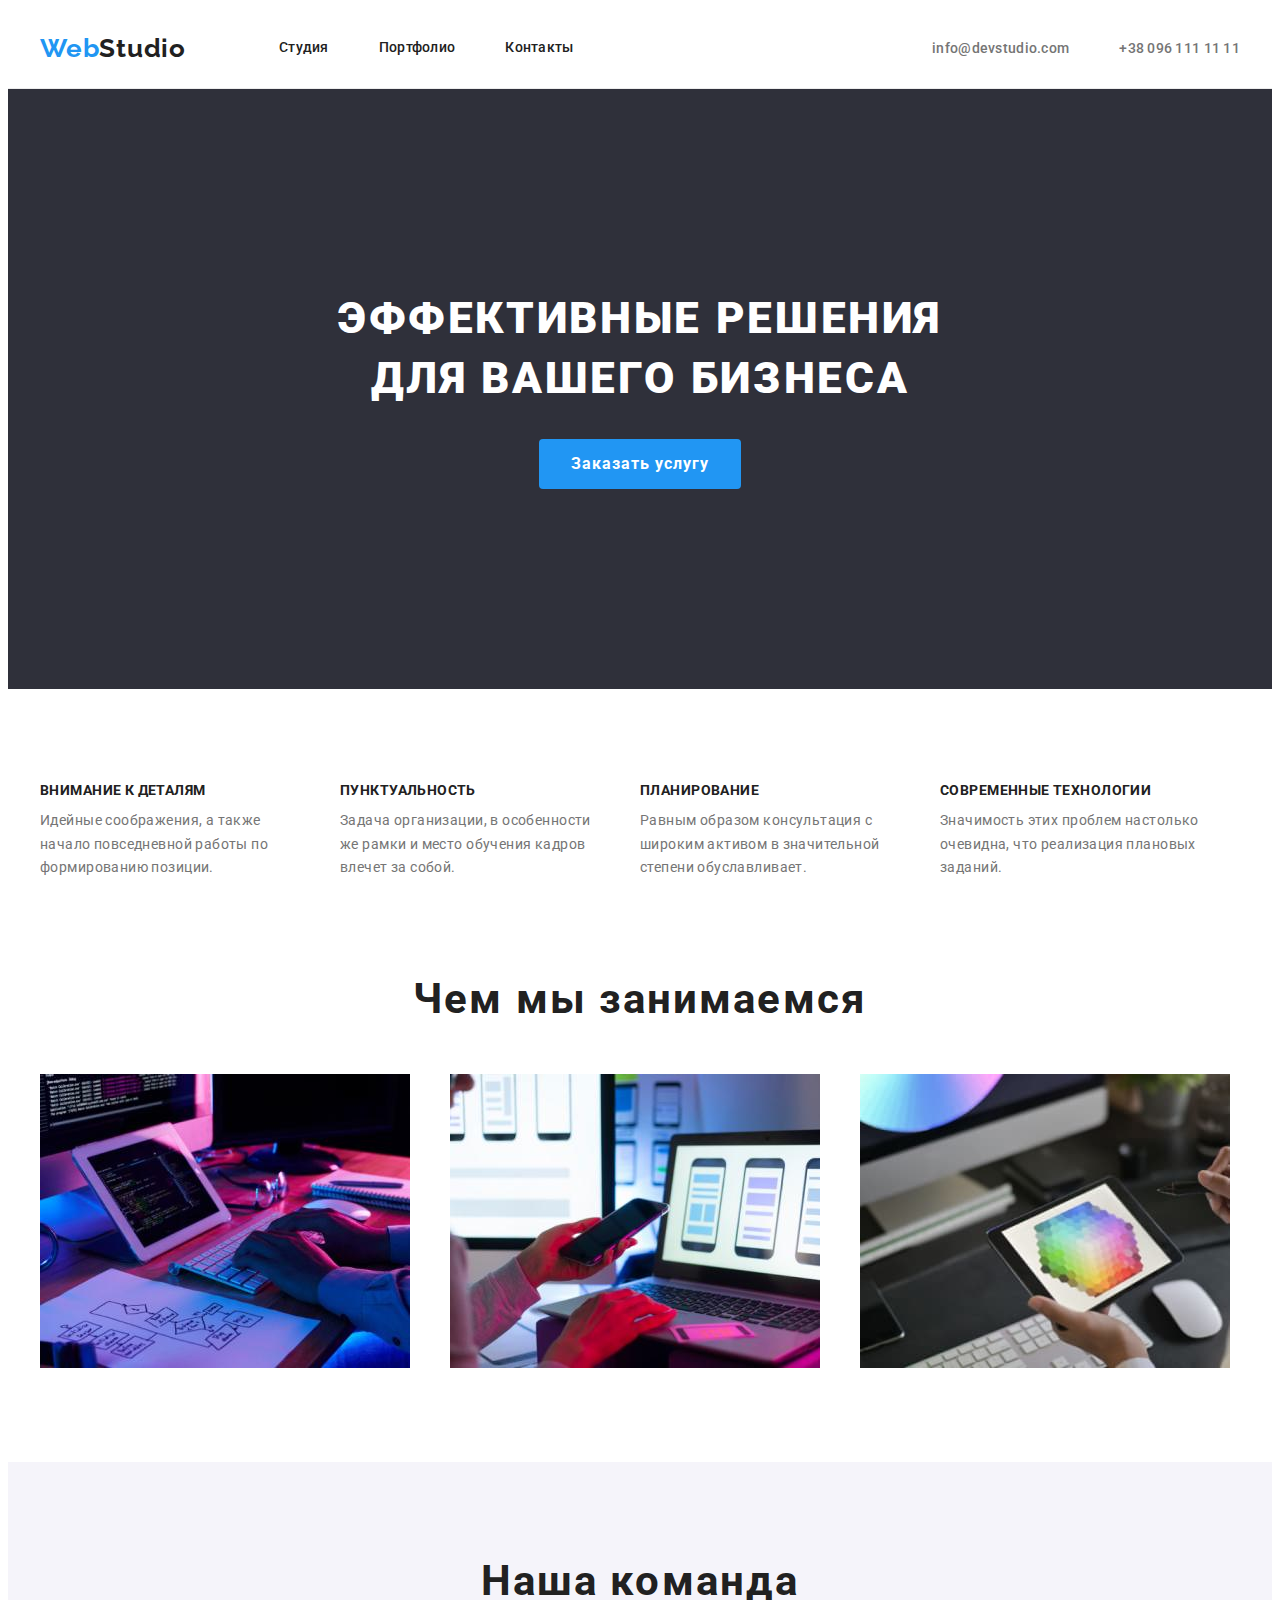
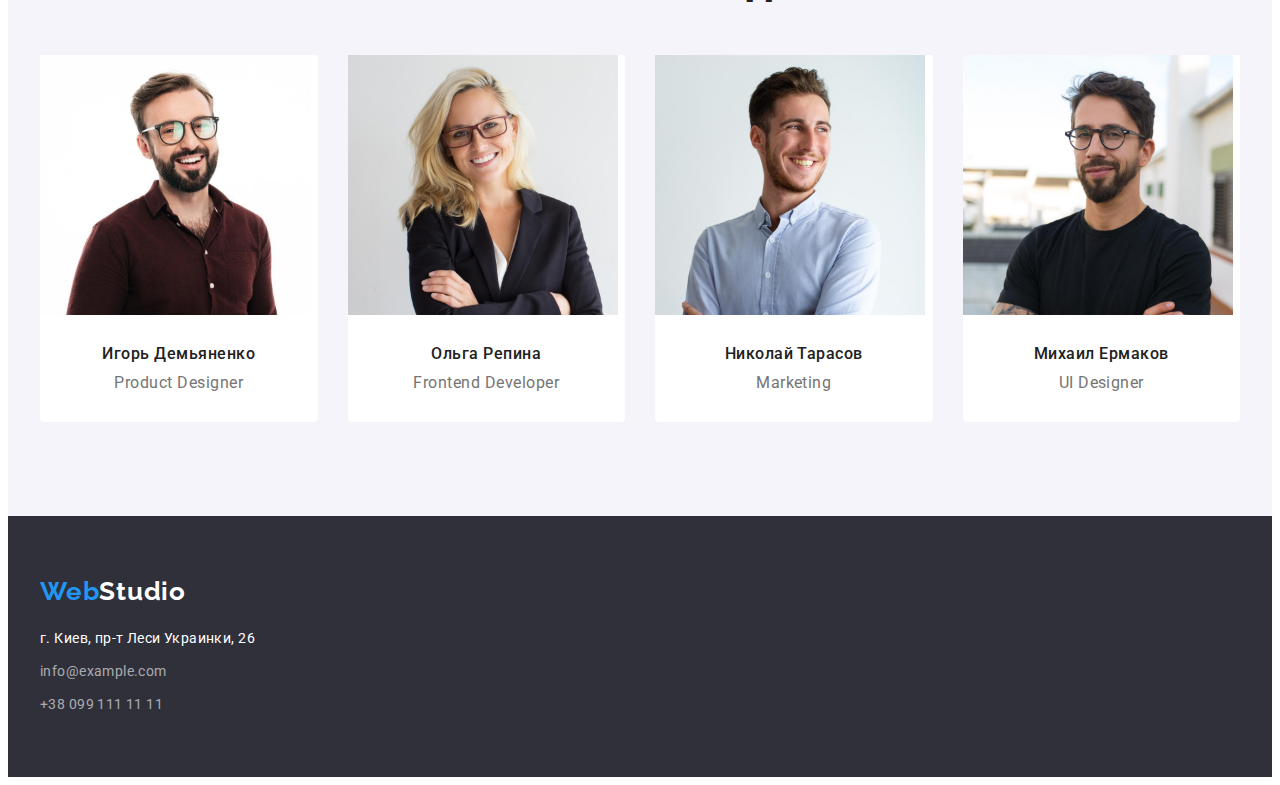
==== index.html @ 64a12670 "Initial commit" ====
<!DOCTYPE html>
<html lang="ru">
  <head>
    <meta charset="UTF-8" />
    <meta http-equiv="X-UA-Compatible" content="IE=edge" />
    <meta name="viewport" content="width=device-width, initial-scale=1.0" />
    <title>WebStudio</title>

    <link rel="preconnect" href="https://fonts.googleapis.com" />
    <link rel="preconnect" href="https://fonts.gstatic.com" crossorigin />
    <link
      href="https://fonts.googleapis.com/css2?family=Raleway:wght@700&family=Roboto:wght@400;500;700;900&display=swap"
      rel="stylesheet"
    />
    <!-- Normalize start -->
    <link
      rel="stylesheet"
      href="https://cdnjs.cloudflare.com/ajax/libs/modern-normalize/1.1.0/modern-normalize.min.css"
      integrity="sha512-wpPYUAdjBVSE4KJnH1VR1HeZfpl1ub8YT/NKx4PuQ5NmX2tKuGu6U/JRp5y+Y8XG2tV+wKQpNHVUX03MfMFn9Q=="
      crossorigin="anonymous"
      referrerpolicy="no-referrer"
    />
    <!-- Normalize end -->
    <link rel="stylesheet" href="./css/styles.css" />
  </head>
  <body>
    <!--Header-->
    <header class="page-header section">
      <div class="container header-conteiner">
        <nav class="navigation header-conteiner-list">
          <a class="logo-link" href="./index.html">Web<span class="logo-dark">Studio </span> </a>
          <ul class="menu list header-list">
            <li class="menu-item">
              <a class="menu-link link" href="./studio.html">Студия</a>
            </li>
            <li class="menu-item">
              <a class="menu-link link" href="./portfolio.html">Портфолио</a>
            </li>
            <li class="menu-item">
              <a class="menu-link link" href="">Контакты</a>
            </li>
          </ul>
        </nav>

        <ul class="contacts-list list">
          <li class="contact-mail-title">
            <a class="contact-mail link" href="mailto:info@devstudio.com">info@devstudio.com</a>
          </li>
          <li class="contact-phone-title">
            <a class="contact-phone-number link" href="tel:+380961111111">+38 096 111 11 11</a>
          </li>
        </ul>
      </div>
    </header>

    <!--Hero image-->
    <main>
      <section class="hero">
        <div class="container hero-container">
          <h1 class="hero-title">Эффективные решения для вашего бизнеса</h1>
          <button class="modal-btn" type="button">Заказать услугу</button>
        </div>
      </section>

      <!--Benefits-->
      <section class="benefits section">
        <div class="container benefits-container">
          <h2 class="title-hidden">Some title</h2>
          <ul class="benefits-list list">
            <li class="benefits-list-description">
              <h3 class="suptitle">Внимание к деталям</h3>
              <p class="benefits-description">
                Идейные соображения, а также начало повседневной работы по формированию позиции.
              </p>
            </li>
            <li class="benefits-list-description">
              <h3 class="suptitle">Пунктуальность</h3>
              <p class="benefits-description">
                Задача организации, в особенности же рамки и место обучения кадров влечет за собой.
              </p>
            </li>
            <li class="benefits-list-description">
              <h3 class="suptitle">Планирование</h3>
              <p class="benefits-description">
                Равным образом консультация с широким активом в значительной степени обуславливает.
              </p>
            </li>
            <li class="benefits-list-description">
              <h3 class="suptitle">Современные технологии</h3>
              <p class="benefits-description">
                Значимость этих проблем настолько очевидна, что реализация плановых заданий.
              </p>
            </li>
          </ul>
        </div>
      </section>

      <!--What we do-->
      <section class="proposals section">
        <div class="container proposal-container">
          <h2 class="title">Чем мы занимаемся</h2>
          <ul class="card-set list">
            <li class="proposals-photo card-set-item">
              <img
                src="./images/what_we_do/img.jpg"
                alt="сотрудник набирает текст"
                width="370"
                height="294"
              />
            </li>
            <li class="proposals-photo card-set-item">
              <img
                src="./images/what_we_do/img-1.jpg"
                alt="сотрудник держит телефон"
                width="370"
                height="294"
              />
            </li>
            <li class="proposals-photo card-set-item">
              <img
                src="./images/what_we_do/img-2.jpg"
                alt="сотрудник выбирает цвет на планшете"
                width="370"
                height="294"
              />
            </li>
          </ul>
        </div>
      </section>

      <!--Our team-->
      <section class="team section">
        <div class="container team-container">
          <h2 class="title">Наша команда</h2>
          <ul class="team-list card-set list">
            <li class="team-card card-set-item">
              <img
                src="./images/our_team/img.jpg"
                alt="Игорь Демьяненко"
                width="270"
                height="260"
              />
              <div class="team-wrapper">
                <h3 class="team-title">Игорь Демьяненко</h3>
                <p class="team-description" lang="en">Product Designer</p>
              </div>
            </li>
            <li class="team-card card-set-item">
              <img src="./images/our_team/img-1.jpg" alt="Ольга Репина" width="270" height="260" />
              <div class="team-wrapper">
                <h3 class="team-title">Ольга Репина</h3>
                <p class="team-description" lang="en">Frontend Developer</p>
              </div>
            </li>
            <li class="team-card card-set-item">
              <img
                src="./images/our_team/img-2.jpg"
                alt="Николай Тарасов"
                width="270"
                height="260"
              />
              <div class="team-wrapper">
                <h3 class="team-title">Николай Тарасов</h3>
                <p class="team-description" lang="en">Marketing</p>
              </div>
            </li>
            <li class="team-card card-set-item">
              <img
                src="./images/our_team/img-3.jpg"
                alt="Михаил Ермаков"
                width="270"
                height="260"
              />
              <div class="team-wrapper">
                <h3 class="team-title">Михаил Ермаков</h3>
                <p class="team-description" lang="en">UI Designer</p>
              </div>
            </li>
          </ul>
        </div>
      </section>
    </main>

    <!--Footer-->
    <footer class="footer section">
      <div class="container footer-container">
        <a class="logo-link logo-link-footer" href="./index.html"
          >Web<span class="logo-white">Studio </span></a
        >
        <address class="address">
          <ul class="address-list footer-list list">
            <li class="address-title">
              <a
                class="address-link"
                href="https://goo.gl/maps/iM9jKwknU9FxhSqU6"
                target="_blank"
                rel="noopener noreferrer"
                >г. Киев, пр-т Леси Украинки, 26</a
              >
            </li>
            <li class="mail-title">
              <a class="mail-link" href="mailto:info@example.com">info@example.com</a>
            </li>
            <li class="phone-title">
              <a class="phone-link" href="tel:+380991111111">+38 099 111 11 11</a>
            </li>
          </ul>
        </address>
      </div>
    </footer>
  </body>
</html>
---- css/styles.css ----
:root {
    --primary-font-family: 'Roboto', sans-serif;
    --secondary-font-family: 'Raleway', sans-serif;
    --secondary-color: #ffffff;
    --primary-color: #212121;
    --accent-color: #2196F3;

    /* others */
    --indent: 30px;
    --items: 3;
}

.link {
    text-decoration: none;
}

.list {
    list-style: none;
}

body {
    font-family: var(--primary-font-family);
}

/* ============= PARTIAL RESET OF STYLES START ============= */
a {
    text-decoration: none;
    color: currentColor;
}

h1,
h2,
h3,
h4,
h5,
h6,
p {
    margin: 0;
}
img {
    display: block;
}

ul,
ol {
    list-style: none;
    padding: 0;
    margin: 0;
}
/* ============= /PARTIAL RESET OF STYLES END ============= */

/* ============= CARD SET ============= */

 .card-set {
     display: flex;
     flex-wrap: wrap;
     gap: var(--indent);
 }

 .card-set-item {
     flex-basis: calc((100% - var(--indent) * (var(--items) - 1)) / var(--items));
 }

/* ============= /CARD SET ============= */

/* ============= COMPONENTS ============= */

.container {
    width: 1200px;
    margin: 0 auto;
    padding: 0 15px;
}

.section {
    margin-left: auto;
    margin-right: auto;
}
.modal-btn {
    max-width: 400px;
    min-width: 200px;
    min-height: 50px;
    padding: 10px 32px;
    
    font-family: var(--primary-font-family);
    font-weight: 700;
    font-size: 16px;
    line-height: 1.87;

    align-items: center;
    text-align: center;
    letter-spacing: 0.06em; 
    cursor: pointer;

    color: var(--secondary-color);
    background: var(--accent-color);
    border-radius: 4px;
    border: none;
}

.modal-btn:hover,
.modal-btn:focus {
    background-color: var(--secondary-color);
    color: var(--accent-color);
}

.title {
    margin-bottom: 50px;

    font-family: var(--primary-font-family);
    font-weight: 700;
    font-size: 42px;
    line-height: 1.17;
    letter-spacing: 0.05em;
    text-align: center;
    color: var(--primary-color);
}

/* ============= /COMPONENTS ============= */

/* ============= HEADER ============= */
.header-conteiner {
display: flex;
align-items: center;
}

.header-conteiner-list {
margin-right: auto;
}

.header-list {
    display: flex;
    gap: 50px;
 }

.navigation {
    display: flex;
    align-items: center;
}

.logo-link {
    display: block;
    margin-right: 93px;

font-family: var(--secondary-font-family) ;
font-weight: 700;
font-size: 26px;
line-height: 1.19;
letter-spacing: 0.03em;
color: var(--accent-color);
text-decoration: none;
}

.logo-dark {
    color: var(--primary-color);
}

.menu-link, .contact-mail, .contact-phone-number {
    padding-top: 32px;
    padding-bottom: 32px;
}

.menu-link {
    display: block;
    font-family: var(--primary-font-family);
    font-weight: 500;
    font-size: 14px;
    line-height: 1.14;
    letter-spacing: 0.02em;    
    color: var(--primary-color);
}

.menu-link:hover,
.menu-link:focus, .menu-link-current {
    color: var(--accent-color);
}

.contact-mail {
    font-family: var(--primary-font-family);
    font-weight: 500;
    font-size: 14px;
    line-height: 1.14;
    letter-spacing: 0.02em;
    color: #757575;
}

.contacts-list {
    display: flex;
    gap: 50px;
}


.contact-phone-number {
font-family: var(--primary-font-family);
font-weight: 500;
font-size: 14px;
line-height: 1.14;
letter-spacing: 0.02em;
color: #757575;
}

.contact-phone-number:hover,
.contact-phone-number:focus {
    color: var(--accent-color);
}

.contact-mail:hover,
.contact-mail:focus {
    color: var(--accent-color);
}
/* ============= /HEADER ============= */

/* ============= HERO ============= */

.hero {
background: #2F303A;
text-align: center;
}

.hero-container {
    padding-top: 200px;
    padding-bottom: 200px;
   align-items: center;
}

.hero-title {
    max-width: 696px;
    margin-left: auto;
    margin-right: auto;
    margin-bottom: 30px;

    font-family: var(--primary-font-family);
    font-weight: 900;
    font-size: 44px;
    line-height: 1.36;
    letter-spacing: 0.06em;
    text-transform: uppercase;
    color: var(--secondary-color)
}

/* ============= /HERO ============= */

/* ============= BENEFITS ============= */

.benefits {
    padding-top: 94px;
    padding-bottom: 94px;
}

.title-hidden {
    visibility: hidden;
    pointer-events: none;
    position: absolute;
}

.benefits-list {
    display: flex;
    flex-wrap: wrap;
}

.benefits-list-description {
    width: 270px;
    margin-right: 30px;
}

.benefits-list-description:last-child {
    margin-right: 0;
}

.suptitle {
margin-bottom: 10px;

font-family: var(--primary-font-family);
font-weight: 700;
font-size: 14px;
line-height: 1.14;
letter-spacing: 0.03em;
text-transform: uppercase;
color: var(--primary-color);
}

.benefits-description {
    font-family: var(--primary-font-family);
    font-weight: 400;
    font-size: 14px;
    line-height: 1.71;
    letter-spacing: 0.03em;
    color: #757575;
}

/* ============= /BENEFITS ============= */

/* ============= WHAT WE DO ============= */
.proposals {
    display: flex;
    padding-bottom: 94px;
}

/* ============= /WHAT WE DO ============= */

/* ============= TEAM ============= */
.team {
    background-color: #F5F4FA;
    padding-top: 94px;
    padding-bottom: 94px;
}

.team-list {
    --items: 4;
    display: flex;
    }

.team-card {

    background-color: var(--secondary-color);
    border-radius: 0px 0px 4px 4px;
}

.team-wrapper {
    padding-top: 30px;
    padding-bottom: 30px;
    padding-left: 5px;
    padding-right: 5px;
}

.team-title {
    margin-bottom: 10px;

    font-family: var(--primary-font-family);
    font-weight: 500;
    font-size: 16px;
    line-height: 1.18;
    text-align: center;
    letter-spacing: 0.03em;
    color: var(--primary-color);
}

.team-description {
    font-family: var(--primary-font-family);
    font-weight: 400;
    font-size: 16px;
    line-height: 1.18;
    text-align: center;
    letter-spacing: 0.03em;
    color: #757575;
}

/* ============= /TEAM ============= */

/* ============= FOOTER ============= */

.footer {
    background: #2F303A;
    padding-top: 60px;
    padding-bottom: 60px;
}

.logo-link-footer {
    display: inline-block;
    margin-bottom: 20px;
}

.logo-white {
    color: var(--secondary-color);
}


.address-link {
    display: inline-block;
    margin-bottom: 9px;
  
    font-family: var(--primary-font-family);
    font-style: normal;
    font-weight: 400;
    font-size: 14px;
    line-height: 1.71;
    letter-spacing: 0.03em;
    color: var(--secondary-color);
    text-decoration: none;
}

.mail-link {
    display: inline-block;
    margin-bottom: 9px;
    
    font-family: var(--primary-font-family);
    font-style: normal;
    font-weight: 400;
    font-size: 14px;
    line-height: 1.71;
    letter-spacing: 0.03em;
    text-decoration: none;
    color: rgba(255, 255, 255, 0.6);
}

.phone-link {
    display: inline-block;

    font-family: var(--primary-font-family);
    font-style: normal;
    font-weight: 400;
    font-size: 14px;
    line-height: 1.71;
    letter-spacing: 0.03em;
    text-decoration: none;
    color: rgba(255, 255, 255, 0.6);
}
/* ============= /FOOTER ============= */


/* ============= PORTFOLIO HEADER ============= */
.page-header {
    border-bottom: 1px solid #ECECEC;;
}
/* ============= /PORTFOLIO HEADER ============= */

/* ============= TABS ============= */

.tabs {
    display: flex;
    justify-content: center;
    gap: 8px;
    margin-bottom: 50px;
}

.tabs-btn-selected {
align-items: center;
max-width: 120px;
min-width: 73px;
min-height: 38px;
padding: 6px 22px;

font-family: var(--primary-font-family);
font-weight: 500;
font-size: 16px;
line-height: 1.62;

text-align: center;
letter-spacing: 0.06em;
cursor: pointer;
color: var(--secondary-color);
background: var(--accent-color);
border-radius: 4px;
border: none;
}

.tabs-btn {
    align-items: center;
    text-align: center;
    max-width: 160px;
    min-width: 101px;
    min-height: 38px;
    padding: 6px 22px;

    font-family: var(--primary-font-family);
    font-weight: 500;
    font-size: 16px;
    line-height: 1.62;
   
    letter-spacing: 0.06em;
    cursor: pointer;
    color: var(--primary-color);
    background: #F5F4FA;
    border-radius: 4px;
    border: none;
}

.tabs-btn:hover,
.tabs-btn:focus {
    background-color: var(--accent-color);
    color: var(--secondary-color);
}

/* ============= /TABS ============= */

/* ============= PORTFOLIO ============= */

.portfolio-section {
    padding-top: 94px;
    padding-bottom: 94px;
}

.portfolio-card {
    cursor: pointer;
}

.portfolio-wrapper {
    padding-top: 20px;
    padding-bottom: 20px;
    padding-left: 24px;
    padding-right: 24px;

    border: 1px solid #EEEEEE;
    border-top: none;
}

.portfolio-title {
    margin-bottom: 4px;
    font-family: var(--primary-font-family);
    font-weight: 700;
    font-size: 18px;
    line-height: 2;
    letter-spacing: 0.06em;
    color: var(--primary-color);
}

.portfolio-description {
    font-family: var(--primary-font-family);
    font-weight: 400;
    font-size: 16px;
    line-height: 1.87;
    letter-spacing: 0.03em;
    color: #757575;
}

/* ============= /PORTFOLIO ============= */
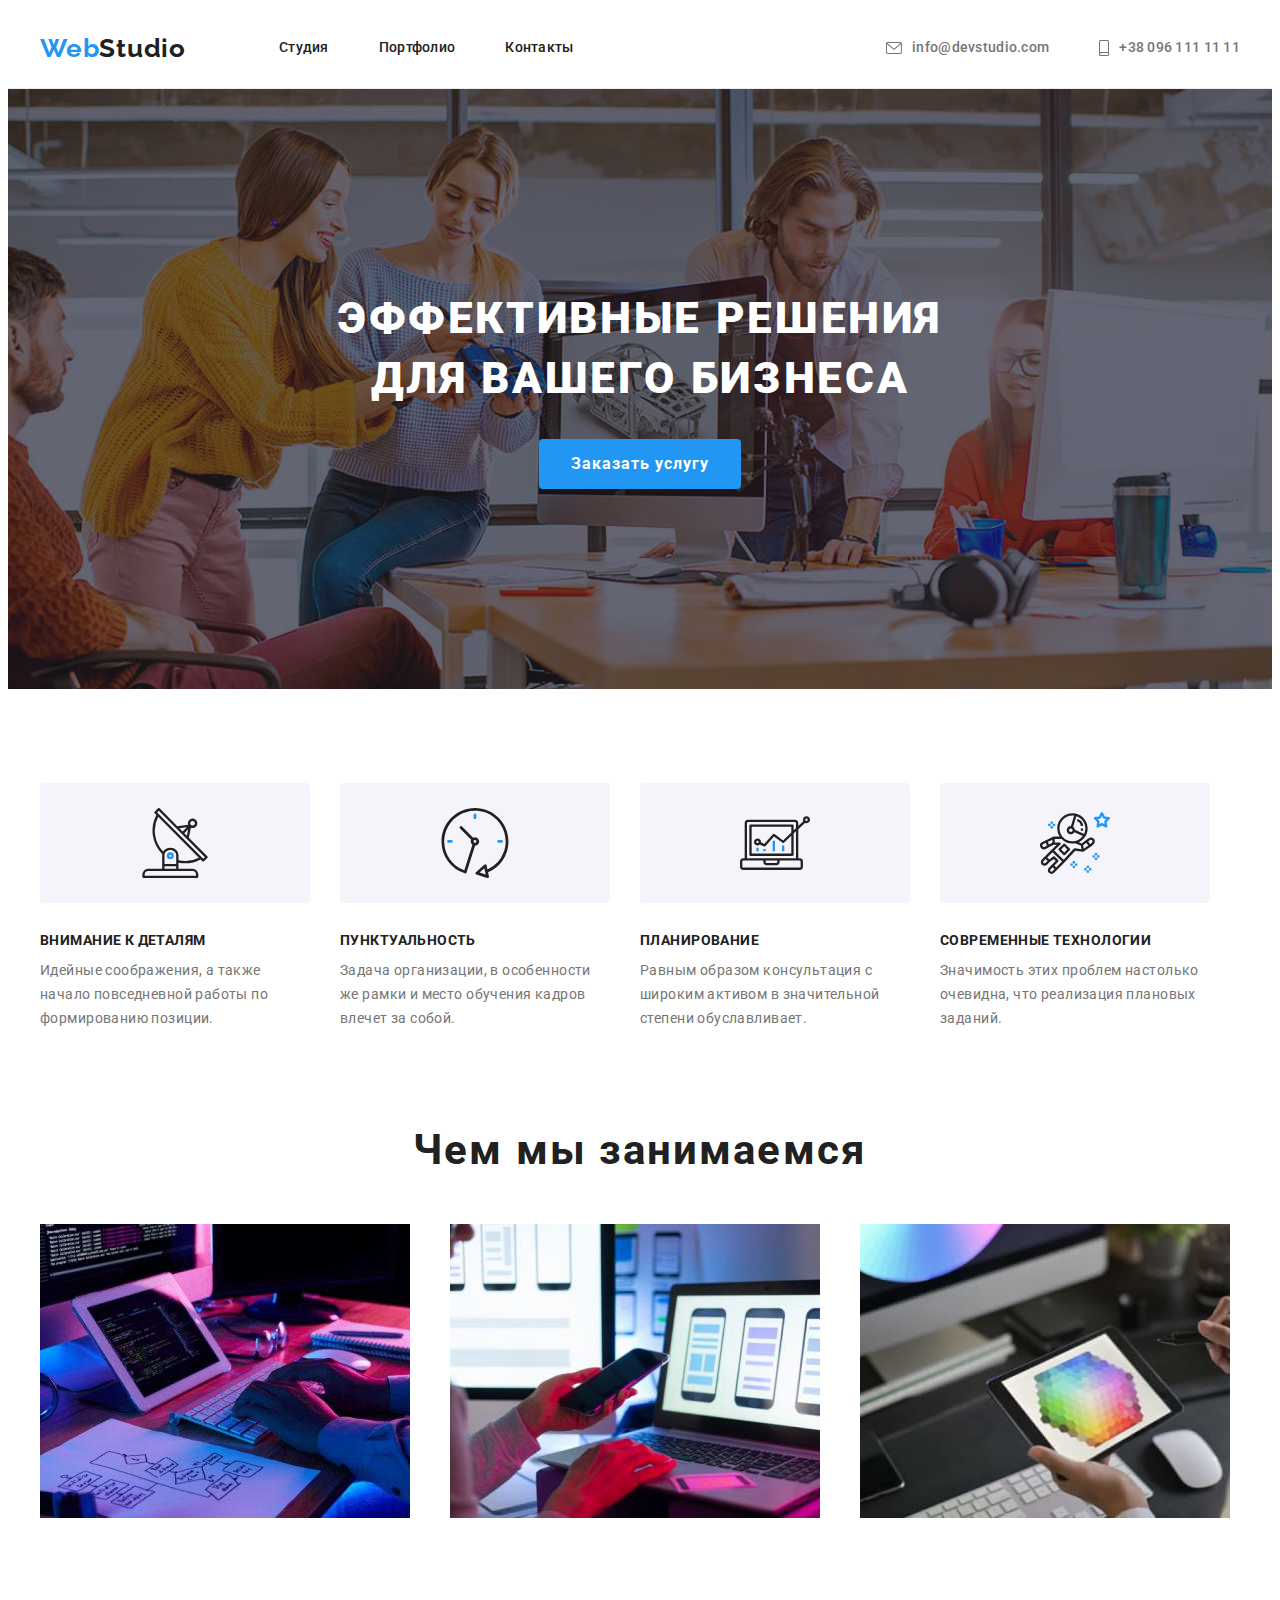
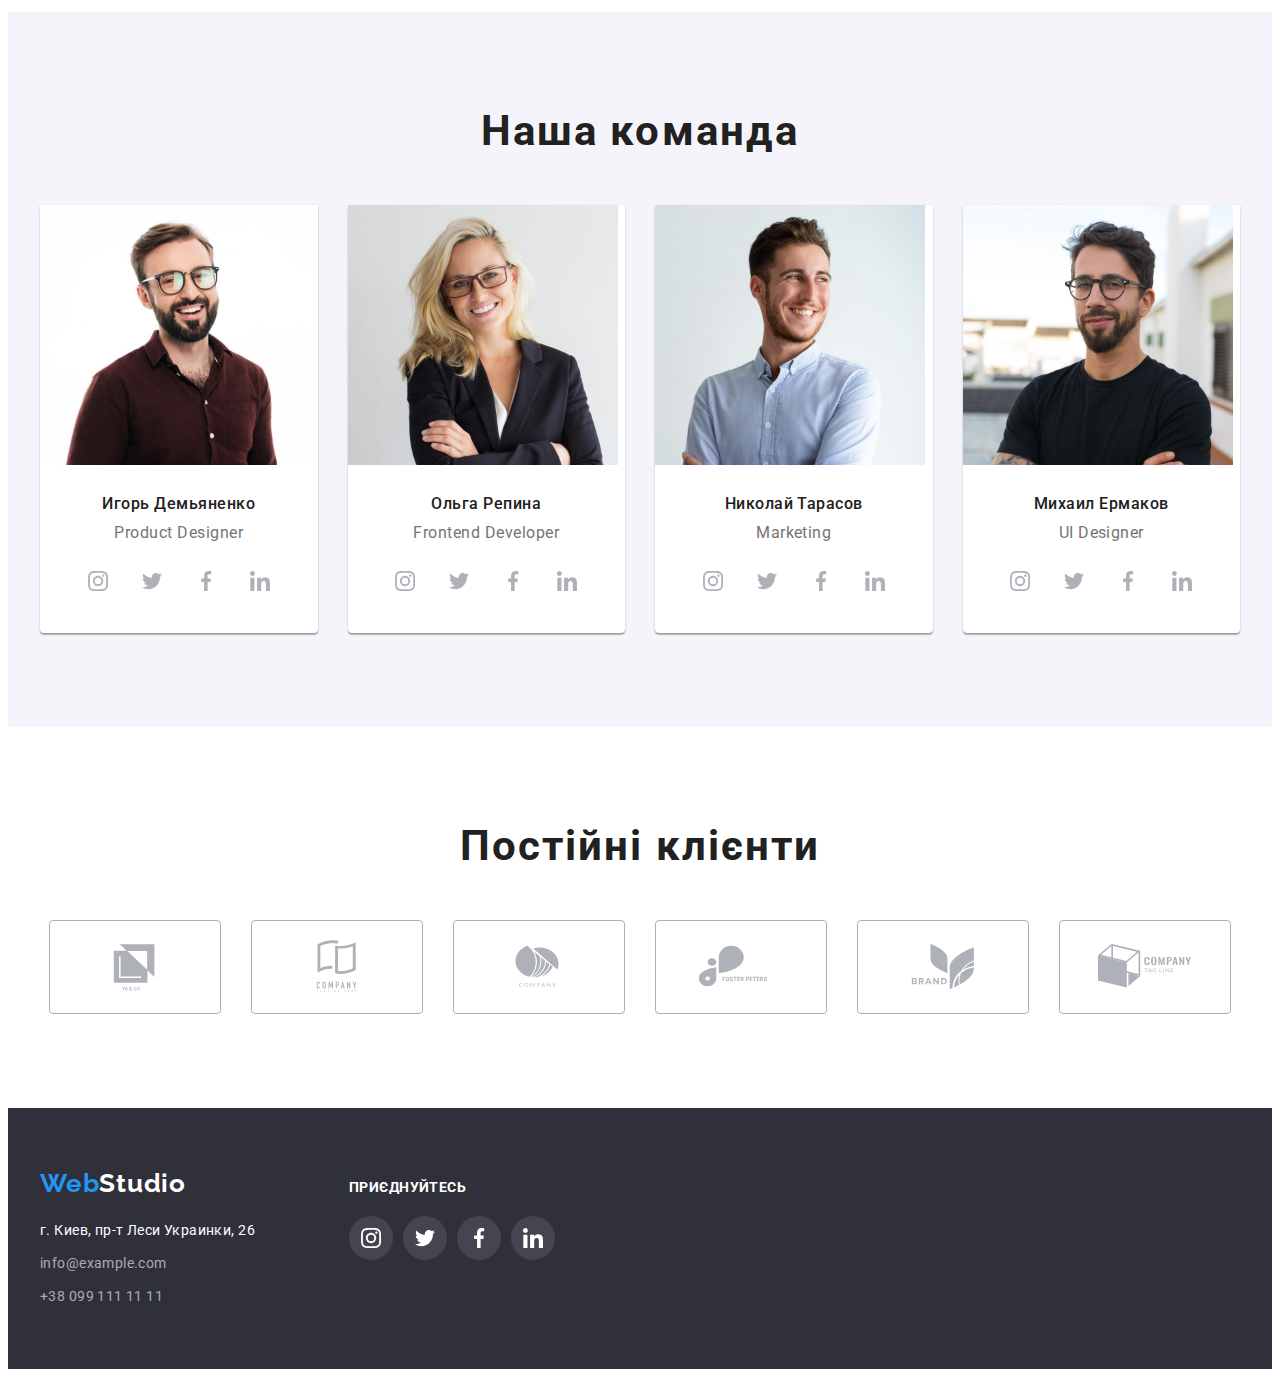
==== commit e5fedce3: "update html" ====
--- a/index.html
+++ b/index.html
@@ -44,10 +44,19 @@
 
         <ul class="contacts-list list">
           <li class="contact-mail-title">
-            <a class="contact-mail link" href="mailto:info@devstudio.com">info@devstudio.com</a>
+            <a class="contact-mail link" href="mailto:info@devstudio.com">
+              <svg class="contact-mail-icon">
+                <use href="./images/icons.svg#envelope" width="16" height="12"></use>
+              </svg>
+              info@devstudio.com</a
+            >
           </li>
           <li class="contact-phone-title">
-            <a class="contact-phone-number link" href="tel:+380961111111">+38 096 111 11 11</a>
+            <a class="contact-phone-number link" href="tel:+380961111111">
+              <svg class="contact-phone-icon">
+                <use href="./images/icons.svg#smartphone" width="10" height="16"></use></svg
+              >+38 096 111 11 11</a
+            >
           </li>
         </ul>
       </div>
@@ -68,24 +77,44 @@
           <h2 class="title-hidden">Some title</h2>
           <ul class="benefits-list list">
             <li class="benefits-list-description">
+              <div class="benefits-place">
+                <svg class="benefits-icon" width="70" height="70">
+                  <use href="./images/icons.svg#antenna"></use>
+                </svg>
+              </div>
               <h3 class="suptitle">Внимание к деталям</h3>
               <p class="benefits-description">
                 Идейные соображения, а также начало повседневной работы по формированию позиции.
               </p>
             </li>
             <li class="benefits-list-description">
+              <div class="benefits-place">
+                <svg class="benefits-icon" width="70" height="70">
+                  <use href="./images/icons.svg#clock"></use>
+                </svg>
+              </div>
               <h3 class="suptitle">Пунктуальность</h3>
               <p class="benefits-description">
                 Задача организации, в особенности же рамки и место обучения кадров влечет за собой.
               </p>
             </li>
             <li class="benefits-list-description">
+              <div class="benefits-place">
+                <svg class="benefits-icon" width="70" height="70">
+                  <use href="./images/icons.svg#diagram"></use>
+                </svg>
+              </div>
               <h3 class="suptitle">Планирование</h3>
               <p class="benefits-description">
                 Равным образом консультация с широким активом в значительной степени обуславливает.
               </p>
             </li>
             <li class="benefits-list-description">
+              <div class="benefits-place">
+                <svg class="benefits-icon" width="70" height="70">
+                  <use href="./images/icons.svg#astronaut"></use>
+                </svg>
+              </div>
               <h3 class="suptitle">Современные технологии</h3>
               <p class="benefits-description">
                 Значимость этих проблем настолько очевидна, что реализация плановых заданий.
@@ -143,6 +172,60 @@
               <div class="team-wrapper">
                 <h3 class="team-title">Игорь Демьяненко</h3>
                 <p class="team-description" lang="en">Product Designer</p>
+                <ul class="socials list">
+                  <li class="socials-item">
+                    <a
+                      class="socials-link link"
+                      href=""
+                      target="_blank"
+                      rel="noopener noreferrer"
+                      aria-label="instagram"
+                    >
+                      <svg class="socials-icon" width="20" height="20">
+                        <use href="./images/icons.svg#instagram"></use>
+                      </svg>
+                    </a>
+                  </li>
+                  <li class="socials-item">
+                    <a
+                      class="socials-link link"
+                      href=""
+                      target="_blank"
+                      rel="noopener noreferrer"
+                      aria-label="twitter"
+                    >
+                      <svg class="socials-icon" width="20" height="20">
+                        <use href="./images/icons.svg#twitter"></use>
+                      </svg>
+                    </a>
+                  </li>
+                  <li class="socials-item">
+                    <a
+                      class="socials-link link"
+                      href=""
+                      target="_blank"
+                      rel="noopener noreferrer"
+                      aria-label="facebook"
+                    >
+                      <svg class="socials-icon" width="20" height="20">
+                        <use href="./images/icons.svg#facebook"></use>
+                      </svg>
+                    </a>
+                  </li>
+                  <li class="socials-item">
+                    <a
+                      class="socials-link link"
+                      href=""
+                      target="_blank"
+                      rel="noopener noreferrer"
+                      aria-label="linkedin"
+                    >
+                      <svg class="socials-icon" width="20" height="20">
+                        <use href="./images/icons.svg#linkedin"></use>
+                      </svg>
+                    </a>
+                  </li>
+                </ul>
               </div>
             </li>
             <li class="team-card card-set-item">
@@ -150,6 +233,60 @@
               <div class="team-wrapper">
                 <h3 class="team-title">Ольга Репина</h3>
                 <p class="team-description" lang="en">Frontend Developer</p>
+                <ul class="socials list">
+                  <li class="socials-item">
+                    <a
+                      class="socials-link link"
+                      href=""
+                      target="_blank"
+                      rel="noopener noreferrer"
+                      aria-label="instagram"
+                    >
+                      <svg class="socials-icon" width="20" height="20">
+                        <use href="./images/icons.svg#instagram"></use>
+                      </svg>
+                    </a>
+                  </li>
+                  <li class="socials-item">
+                    <a
+                      class="socials-link link"
+                      href=""
+                      target="_blank"
+                      rel="noopener noreferrer"
+                      aria-label="twitter"
+                    >
+                      <svg class="socials-icon" width="20" height="20">
+                        <use href="./images/icons.svg#twitter"></use>
+                      </svg>
+                    </a>
+                  </li>
+                  <li class="socials-item">
+                    <a
+                      class="socials-link link"
+                      href=""
+                      target="_blank"
+                      rel="noopener noreferrer"
+                      aria-label="facebook"
+                    >
+                      <svg class="socials-icon" width="20" height="20">
+                        <use href="./images/icons.svg#facebook"></use>
+                      </svg>
+                    </a>
+                  </li>
+                  <li class="socials-item">
+                    <a
+                      class="socials-link link"
+                      href=""
+                      target="_blank"
+                      rel="noopener noreferrer"
+                      aria-label="linkedin"
+                    >
+                      <svg class="socials-icon" width="20" height="20">
+                        <use href="./images/icons.svg#linkedin"></use>
+                      </svg>
+                    </a>
+                  </li>
+                </ul>
               </div>
             </li>
             <li class="team-card card-set-item">
@@ -162,6 +299,60 @@
               <div class="team-wrapper">
                 <h3 class="team-title">Николай Тарасов</h3>
                 <p class="team-description" lang="en">Marketing</p>
+                <ul class="socials list">
+                  <li class="socials-item">
+                    <a
+                      class="socials-link link"
+                      href=""
+                      target="_blank"
+                      rel="noopener noreferrer"
+                      aria-label="instagram"
+                    >
+                      <svg class="socials-icon" width="20" height="20">
+                        <use href="./images/icons.svg#instagram"></use>
+                      </svg>
+                    </a>
+                  </li>
+                  <li class="socials-item">
+                    <a
+                      class="socials-link link"
+                      href=""
+                      target="_blank"
+                      rel="noopener noreferrer"
+                      aria-label="twitter"
+                    >
+                      <svg class="socials-icon" width="20" height="20">
+                        <use href="./images/icons.svg#twitter"></use>
+                      </svg>
+                    </a>
+                  </li>
+                  <li class="socials-item">
+                    <a
+                      class="socials-link link"
+                      href=""
+                      target="_blank"
+                      rel="noopener noreferrer"
+                      aria-label="facebook"
+                    >
+                      <svg class="socials-icon" width="20" height="20">
+                        <use href="./images/icons.svg#facebook"></use>
+                      </svg>
+                    </a>
+                  </li>
+                  <li class="socials-item">
+                    <a
+                      class="socials-link link"
+                      href=""
+                      target="_blank"
+                      rel="noopener noreferrer"
+                      aria-label="linkedin"
+                    >
+                      <svg class="socials-icon" width="20" height="20">
+                        <use href="./images/icons.svg#linkedin"></use>
+                      </svg>
+                    </a>
+                  </li>
+                </ul>
               </div>
             </li>
             <li class="team-card card-set-item">
@@ -174,6 +365,60 @@
               <div class="team-wrapper">
                 <h3 class="team-title">Михаил Ермаков</h3>
                 <p class="team-description" lang="en">UI Designer</p>
+                <ul class="socials list">
+                  <li class="socials-item">
+                    <a
+                      class="socials-link link"
+                      href=""
+                      target="_blank"
+                      rel="noopener noreferrer"
+                      aria-label="instagram"
+                    >
+                      <svg class="socials-icon" width="20" height="20">
+                        <use href="./images/icons.svg#instagram"></use>
+                      </svg>
+                    </a>
+                  </li>
+                  <li class="socials-item">
+                    <a
+                      class="socials-link link"
+                      href=""
+                      target="_blank"
+                      rel="noopener noreferrer"
+                      aria-label="twitter"
+                    >
+                      <svg class="socials-icon" width="20" height="20">
+                        <use href="./images/icons.svg#twitter"></use>
+                      </svg>
+                    </a>
+                  </li>
+                  <li class="socials-item">
+                    <a
+                      class="socials-link link"
+                      href=""
+                      target="_blank"
+                      rel="noopener noreferrer"
+                      aria-label="facebook"
+                    >
+                      <svg class="socials-icon" width="20" height="20">
+                        <use href="./images/icons.svg#facebook"></use>
+                      </svg>
+                    </a>
+                  </li>
+                  <li class="socials-item">
+                    <a
+                      class="socials-link link"
+                      href=""
+                      target="_blank"
+                      rel="noopener noreferrer"
+                      aria-label="linkedin"
+                    >
+                      <svg class="socials-icon" width="20" height="20">
+                        <use href="./images/icons.svg#linkedin"></use>
+                      </svg>
+                    </a>
+                  </li>
+                </ul>
               </div>
             </li>
           </ul>
@@ -181,31 +426,177 @@
       </section>
     </main>
 
+    <!--Clients-->
+    <section class="clients section">
+      <div class="container clients-container">
+        <h2 class="title">Постійні клієнти</h2>
+        <ul class="clients-list list">
+          <li class="client-item">
+            <a
+              class="client-link link"
+              href=""
+              target="_blank"
+              rel="noopener noreferrer"
+              aria-label="Client-1"
+            >
+              <svg class="client-icon" width="106" height="60">
+                <use href="./images/icons.svg#Logo-1"></use>
+              </svg>
+            </a>
+          </li>
+          <li class="client-item">
+            <a
+              class="client-link link"
+              href=""
+              target="_blank"
+              rel="noopener noreferrer"
+              aria-label="Client-2"
+            >
+              <svg class="client-icon" width="106" height="60">
+                <use href="./images/icons.svg#Logo-2"></use>
+              </svg>
+            </a>
+          </li>
+          <li class="client-item">
+            <a
+              class="client-link link"
+              href=""
+              target="_blank"
+              rel="noopener noreferrer"
+              aria-label="Client-3"
+            >
+              <svg class="client-icon" width="106" height="60">
+                <use href="./images/icons.svg#Logo-3"></use>
+              </svg>
+            </a>
+          </li>
+          <li class="client-item">
+            <a
+              class="client-link link"
+              href=""
+              target="_blank"
+              rel="noopener noreferrer"
+              aria-label="Client-4"
+            >
+              <svg class="client-icon" width="106" height="60">
+                <use href="./images/icons.svg#Logo-4"></use>
+              </svg>
+            </a>
+          </li>
+          <li class="client-item">
+            <a
+              class="client-link link"
+              href=""
+              target="_blank"
+              rel="noopener noreferrer"
+              aria-label="Client-5"
+            >
+              <svg class="client-icon" width="106" height="60">
+                <use href="./images/icons.svg#Logo-5"></use>
+              </svg>
+            </a>
+          </li>
+          <li class="client-item">
+            <a
+              class="client-link link"
+              href=""
+              target="_blank"
+              rel="noopener noreferrer"
+              aria-label="Client-6"
+            >
+              <svg class="client-icon" width="106" height="60">
+                <use href="./images/icons.svg#Logo-6"></use>
+              </svg>
+            </a>
+          </li>
+        </ul>
+      </div>
+    </section>
+
     <!--Footer-->
     <footer class="footer section">
       <div class="container footer-container">
-        <a class="logo-link logo-link-footer" href="./index.html"
-          >Web<span class="logo-white">Studio </span></a
-        >
-        <address class="address">
-          <ul class="address-list footer-list list">
-            <li class="address-title">
+        <div class="contacts-footer">
+          <a class="logo-link logo-link-footer" href="./index.html">
+            Web<span class="logo-white">Studio </span></a
+          >
+          <address class="address">
+            <ul class="address-list footer-list list">
+              <li class="address-title">
+                <a
+                  class="address-link"
+                  href="https://goo.gl/maps/iM9jKwknU9FxhSqU6"
+                  target="_blank"
+                  rel="noopener noreferrer"
+                  >г. Киев, пр-т Леси Украинки, 26</a
+                >
+              </li>
+              <li class="mail-title">
+                <a class="mail-link" href="mailto:info@example.com">info@example.com</a>
+              </li>
+              <li class="phone-title">
+                <a class="phone-link" href="tel:+380991111111">+38 099 111 11 11</a>
+              </li>
+            </ul>
+          </address>
+        </div>
+        <div class="footer-social">
+          <h3 class="suptitle-social">приєднуйтесь</h3>
+          <ul class="footer-socials-list list">
+            <li class="footer-socials-item">
               <a
-                class="address-link"
-                href="https://goo.gl/maps/iM9jKwknU9FxhSqU6"
+                class="footer-socials-link link"
+                href=""
                 target="_blank"
                 rel="noopener noreferrer"
-                >г. Киев, пр-т Леси Украинки, 26</a
+                aria-label="instagram"
               >
-            </li>
-            <li class="mail-title">
-              <a class="mail-link" href="mailto:info@example.com">info@example.com</a>
-            </li>
-            <li class="phone-title">
-              <a class="phone-link" href="tel:+380991111111">+38 099 111 11 11</a>
+                <svg class="footer-socials-icon" width="20" height="20">
+                  <use href="./images/icons.svg#instagram"></use>
+                </svg>
+              </a>
+            </li>
+            <li class="footer-socials-item">
+              <a
+                class="footer-socials-link link"
+                href=""
+                target="_blank"
+                rel="noopener noreferrer"
+                aria-label="twitter"
+              >
+                <svg class="footer-socials-icon" width="20" height="20">
+                  <use href="./images/icons.svg#twitter"></use>
+                </svg>
+              </a>
+            </li>
+            <li class="footer-socials-item">
+              <a
+                class="footer-socials-link link"
+                href=""
+                target="_blank"
+                rel="noopener noreferrer"
+                aria-label="facebook"
+              >
+                <svg class="footer-socials-icon" width="20" height="20">
+                  <use href="./images/icons.svg#facebook"></use>
+                </svg>
+              </a>
+            </li>
+            <li class="footer-socials-item">
+              <a
+                class="footer-socials-link link"
+                href=""
+                target="_blank"
+                rel="noopener noreferrer"
+                aria-label="linkedin"
+              >
+                <svg class="footer-socials-icon" width="20" height="20">
+                  <use href="./images/icons.svg#linkedin"></use>
+                </svg>
+              </a>
             </li>
           </ul>
-        </address>
+        </div>
       </div>
     </footer>
   </body>
--- a/css/styles.css
+++ b/css/styles.css
@@ -174,7 +174,15 @@
     color: var(--accent-color);
 }
 
+.contacts-list {
+    display: flex;
+    gap: 50px;
+}
+
 .contact-mail {
+    display: flex;
+    align-items: center;
+    
     font-family: var(--primary-font-family);
     font-weight: 500;
     font-size: 14px;
@@ -183,13 +191,17 @@
     color: #757575;
 }
 
-.contacts-list {
-    display: flex;
-    gap: 50px;
-}
-
+.contact-mail-icon {
+    margin-right: 10px;
+    width: 16px;
+    height: 12px;
+    fill: currentColor;   
+} 
 
 .contact-phone-number {
+display: flex;
+align-items: center;
+
 font-family: var(--primary-font-family);
 font-weight: 500;
 font-size: 14px;
@@ -198,11 +210,23 @@
 color: #757575;
 }
 
+.contact-phone-icon {
+    margin-right: 10px;
+    width: 10px;
+    height: 16px;
+    fill: currentColor;
+}
+
 .contact-phone-number:hover,
 .contact-phone-number:focus {
     color: var(--accent-color);
 }
 
+.contact-mail-icon:hover,
+.contact-mail-icon:focus {
+    color: var(--accent-color);}
+   
+
 .contact-mail:hover,
 .contact-mail:focus {
     color: var(--accent-color);
@@ -212,8 +236,16 @@
 /* ============= HERO ============= */
 
 .hero {
-background: #2F303A;
-text-align: center;
+    max-width: 1600px;
+    margin-left: auto;
+    margin-right: auto;
+    height: 600px;
+    background-color: #C4C4C4;
+    background-image: linear-gradient(to right, rgba(47, 48, 58, 0.4), rgba(47, 48, 58, 0.4)),
+    url(../images/hero/hero_image.jpg);
+    background-repeat: no-repeat;
+    background-position: top right, center;
+    text-align: center;
 }
 
 .hero-container {
@@ -244,6 +276,19 @@
 .benefits {
     padding-top: 94px;
     padding-bottom: 94px;
+}
+
+.benefits-place {
+    margin-bottom: 30px;
+
+    display: flex;
+    align-items: center;
+    justify-content: center;
+    width: 270px;
+    height: 120px;
+
+    background: #F5F4FA;
+    border-radius: 4px;
 }
 
 .title-hidden {
@@ -310,9 +355,10 @@
     }
 
 .team-card {
-
     background-color: var(--secondary-color);
+    box-shadow: 0px 1px 3px rgba(0, 0, 0, 0.12), 0px 1px 1px rgba(0, 0, 0, 0.14), 0px 2px 1px rgba(0, 0, 0, 0.2);
     border-radius: 0px 0px 4px 4px;
+
 }
 
 .team-wrapper {
@@ -335,6 +381,8 @@
 }
 
 .team-description {
+    margin-bottom: 16px;
+
     font-family: var(--primary-font-family);
     font-weight: 400;
     font-size: 16px;
@@ -354,6 +402,15 @@
     padding-bottom: 60px;
 }
 
+.footer-container {
+    display: flex;
+    align-items: baseline;
+}
+
+.contacts-footer {
+    margin-right: 70px;
+}
+
 .logo-link-footer {
     display: inline-block;
     margin-bottom: 20px;
@@ -404,6 +461,52 @@
     text-decoration: none;
     color: rgba(255, 255, 255, 0.6);
 }
+
+.suptitle-social {
+    margin-bottom: 20px;
+
+    font-family: var(--primary-font-family);
+    font-weight: 700;
+    font-size: 14px;
+    line-height: 1.14;
+    letter-spacing: 0.03em;
+    text-transform: uppercase;
+    color: var(--secondary-color);
+}
+
+/* ============= SOCIAL ICONS FOOTER ============= */
+
+.footer-socials-list {
+    display: flex;
+    align-items: center;
+    justify-content: center;
+    gap: 10px;
+}
+
+.footer-socials-link {
+    display: flex;
+    align-items: center;
+    justify-content: center;
+    width: 44px;
+    height: 44px;
+
+    color: var(--secondary-color);
+    background-color: rgba(255, 255, 255, 0.1);
+    border-radius: 50%;
+}
+
+.footer-socials-link:hover,
+.footer-socials-link:focus {
+    color: var(--secondary-color);
+    background-color: var(--accent-color);
+}
+
+.footer-socials-icon {
+    fill: currentColor;
+}
+
+/* ============= /SOCIAL ICONS FOOTER ============= */
+
 /* ============= /FOOTER ============= */
 
 
@@ -512,4 +615,76 @@
     color: #757575;
 }
 
-/* ============= /PORTFOLIO ============= */+/* ============= /PORTFOLIO ============= */
+
+/* ============= SOCIAL ICONS ============= */
+
+.socials {
+    display: flex;
+    align-items: center;
+    justify-content: center;
+    gap: 10px;
+}
+
+.socials-link {
+    display: flex;
+    align-items: center;
+    justify-content: center;
+    width: 44px;
+    height: 44px;
+
+    color: #AFB1B8;
+    background-color: var(--secondary-color);
+    border-radius: 50%;
+}
+
+.socials-link:hover,
+.socials-link:focus {
+    color: var(--secondary-color);
+    background-color: var(--accent-color);
+}
+
+.socials-icon {
+    fill: currentColor;
+}
+/* ============= /SOCIAL ICONS ============= */
+
+/* ============= CLIENTS ============= */
+.clients {
+    display: flex;
+    padding-top: 94px;
+    padding-bottom: 94px;
+}
+
+.clients-list {
+    display: flex;
+    align-items: center;
+    justify-content: center;
+    gap: 30px;
+}
+
+.client-link {
+    display: flex;
+    align-items: center;
+    justify-content: center;
+    width: 170px;
+    height: 92px;
+    
+    color: #AFB1B8;
+    background-color: var(--secondary-color);
+    border: 1px solid #AFB1B8;
+    border-radius: 4px;
+}
+
+.client-link:hover,
+.client-link:focus {
+    color: var(--accent-color);
+    background-color: var(--secondary-color);
+    border-color: var(--accent-color);
+}
+
+.client-icon {
+fill: currentColor;
+}
+
+/* ============= /CLIENTS ============= */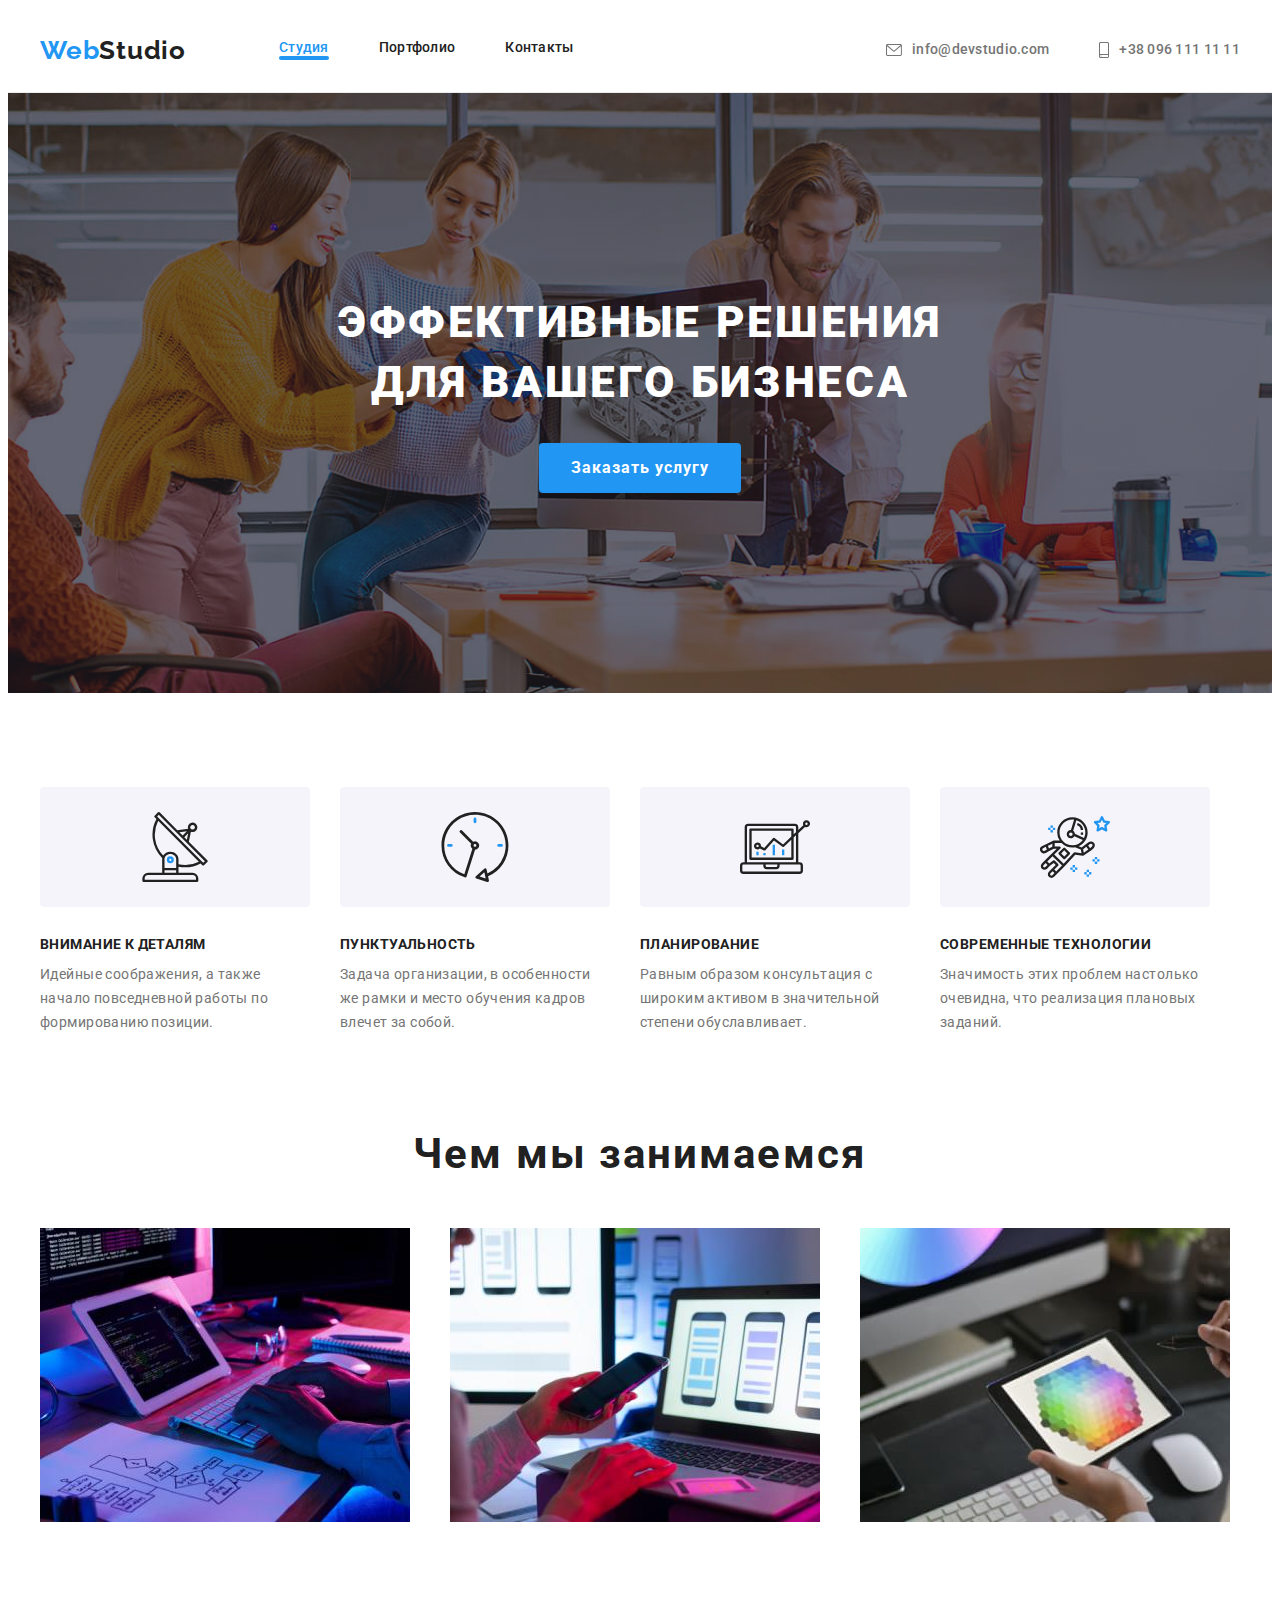
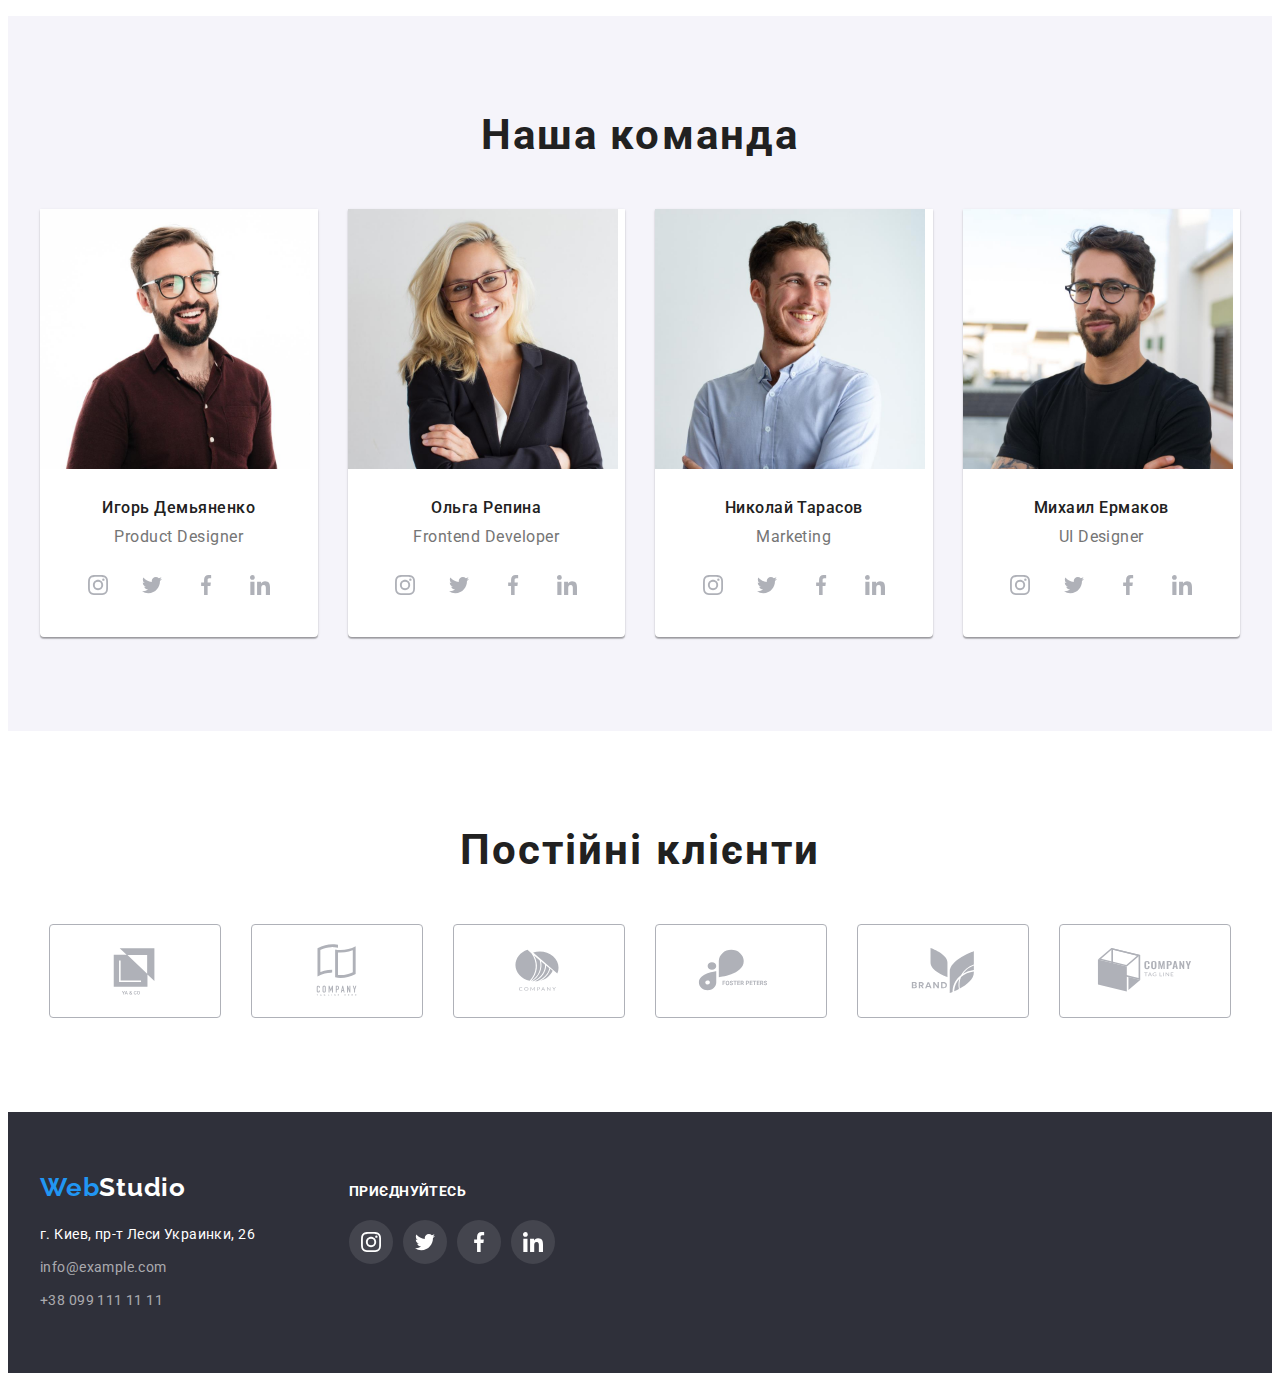
==== commit 7378c9f5: "added current line for menu" ====
--- a/index.html
+++ b/index.html
@@ -31,7 +31,7 @@
           <a class="logo-link" href="./index.html">Web<span class="logo-dark">Studio </span> </a>
           <ul class="menu list header-list">
             <li class="menu-item">
-              <a class="menu-link link" href="./studio.html">Студия</a>
+              <a class="menu-link menu-link-current link" href="./studio.html">Студия</a>
             </li>
             <li class="menu-item">
               <a class="menu-link link" href="./portfolio.html">Портфолио</a>
--- a/css/styles.css
+++ b/css/styles.css
@@ -172,6 +172,17 @@
 .menu-link:hover,
 .menu-link:focus, .menu-link-current {
     color: var(--accent-color);
+}
+
+.menu-link-current::after {
+    content: '';
+
+    display: block;
+    width: 100%;
+    height: 4px;
+
+    border-radius: 2px;
+    background-color: var(--accent-color);
 }
 
 .contacts-list {
@@ -571,6 +582,9 @@
 .tabs-btn:focus {
     background-color: var(--accent-color);
     color: var(--secondary-color);
+    box-shadow: 0px 3px 1px rgba(0, 0, 0, 0.1),
+    0px 1px 2px rgba(0, 0, 0, 0.08),
+    0px 2px 2px rgba(0, 0, 0, 0.12);
 }
 
 /* ============= /TABS ============= */
@@ -583,7 +597,16 @@
 }
 
 .portfolio-card {
-    cursor: pointer;
+     cursor: pointer;
+}
+
+.portfolio-link {
+    display: block;
+}
+
+.portfolio-link:hover {
+    box-shadow: 0px 1px 1px rgba(0, 0, 0, 0.12),
+    0px 4px 4px rgba(0, 0, 0, 0.06), 1px 4px 6px rgba(0, 0, 0, 0.16);
 }
 
 .portfolio-wrapper {
